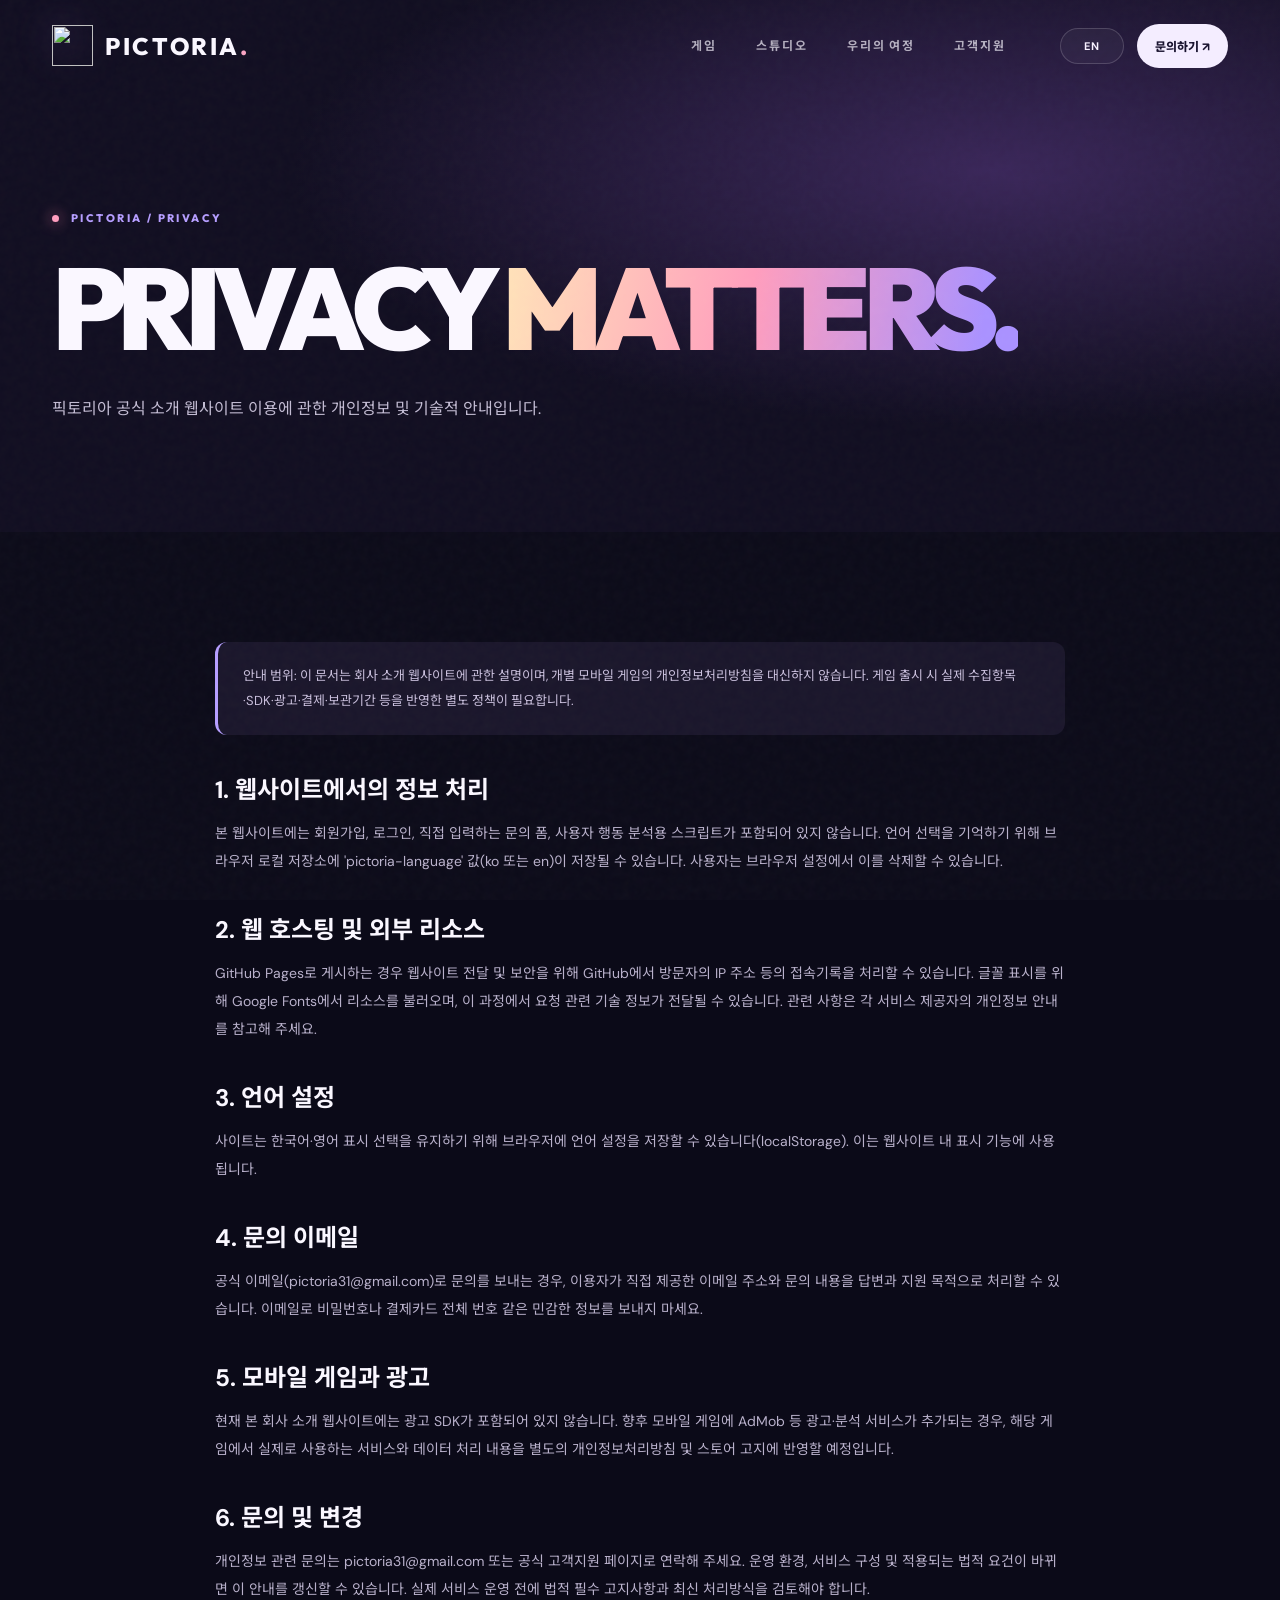
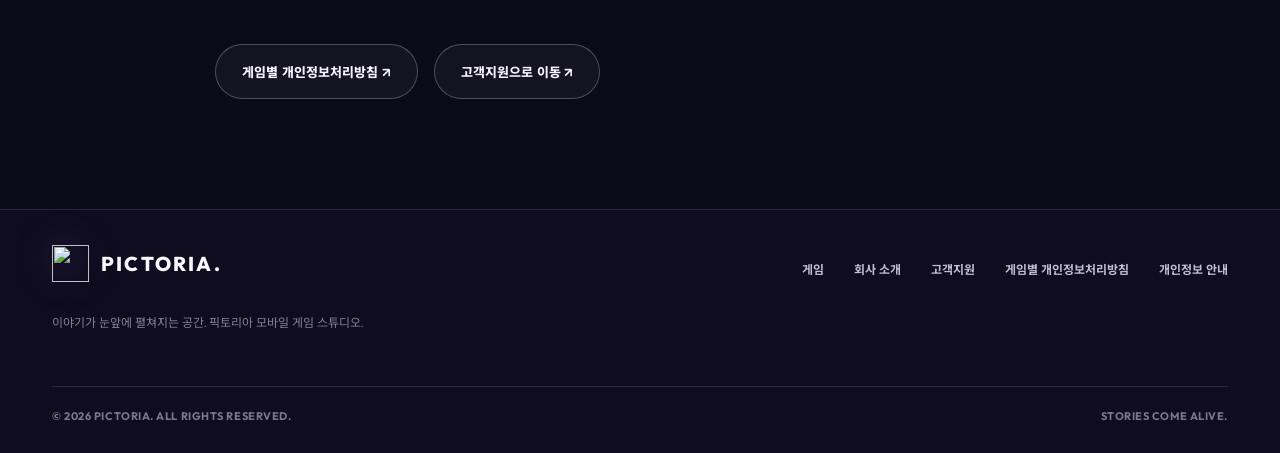
==== privacy.html @ c3a9681f "Publish Pictoria official website Add the official Pictoria website, support and privacy pages, and " ====
<!doctype html><html lang="ko"><head>
<meta charset="utf-8"><link rel="canonical" href="https://pictoria31.github.io/privacy.html">
  <meta name="viewport" content="width=device-width,initial-scale=1"><meta property="og:url" content="https://pictoria31.github.io/privacy.html">
  <meta property="og:site_name" content="Pictoria">
  <meta name="theme-color" content="#0b0a18"><meta name="description" content="픽토리아(Pictoria) 공식 웹사이트 개인정보 안내.">
<link rel="icon" href="assets/favicon.svg" type="image/svg+xml"><link rel="apple-touch-icon" href="assets/apple-touch-icon.png"><script>document.documentElement.classList.add("js")</script>
  <link rel="stylesheet" href="styles.css"><title>개인정보 안내 | PICTORIA</title><script src="config.js" defer></script><script src="script.js" defer></script>
</head><body data-page="privacy"><a class="skip-link" href="#main" data-ko="본문으로 건너뛰기" data-en="Skip to content">본문으로 건너뛰기</a><div class="noise" aria-hidden="true"></div><div class="scroll-progress" aria-hidden="true"></div>
<header class="site-header" id="site-header"><div class="container nav-shell"><a href="./" class="brand" aria-label="Pictoria home"><img class="brand-mark" src="assets/logo-mark.svg" alt=""><span class="brand-text">PICTORIA<span style="color:#F9A4C2">.</span></span></a><nav id="primary-nav" class="nav-links" aria-label="Primary navigation"><a href="index.html#games" data-ko="게임" data-en="GAMES">게임</a><a href="index.html#studio" data-ko="스튜디오" data-en="STUDIO">스튜디오</a><a href="index.html#journey" data-ko="우리의 여정" data-en="OUR JOURNEY">우리의 여정</a><a href="support.html" data-ko="고객지원" data-en="SUPPORT">고객지원</a></nav><div class="nav-controls"><button class="lang-button" id="lang-toggle" type="button" aria-label="Switch language">EN</button><a class="header-contact" href="support.html" data-ko="문의하기 ↗" data-en="CONTACT ↗">문의하기 ↗</a><button id="menu-toggle" type="button" class="menu-toggle" aria-expanded="false" aria-controls="primary-nav" aria-label="메뉴 열기"><span></span><span></span></button></div></div></header>
<main id="main"><section class="page-hero"><div class="container"><span class="eyebrow"><span class="dot"></span> PICTORIA / PRIVACY</span><h1>PRIVACY <span class="gradient-text">MATTERS.</span></h1><p data-ko="픽토리아 공식 소개 웹사이트 이용에 관한 개인정보 및 기술적 안내입니다." data-en="Information about privacy and technical services used on the official Pictoria studio website.">픽토리아 공식 소개 웹사이트 이용에 관한 개인정보 및 기술적 안내입니다.</p></div></section><section class="page-content"><div class="container policy-content"><div class="info-banner" data-ko="안내 범위: 이 문서는 회사 소개 웹사이트에 관한 설명이며, 개별 모바일 게임의 개인정보처리방침을 대신하지 않습니다. 게임 출시 시 실제 수집항목·SDK·광고·결제·보관기간 등을 반영한 별도 정책이 필요합니다." data-en="Scope: This notice describes the studio website only. It does not replace a game-specific privacy policy. Each released game needs a separate policy reflecting its actual data collection, SDKs, advertising, payments, and retention.">안내 범위: 이 문서는 회사 소개 웹사이트에 관한 설명이며, 개별 모바일 게임의 개인정보처리방침을 대신하지 않습니다. 게임 출시 시 실제 수집항목·SDK·광고·결제·보관기간 등을 반영한 별도 정책이 필요합니다.</div>
<h2 data-ko="1. 웹사이트에서의 정보 처리" data-en="1. Information processed on this website">1. 웹사이트에서의 정보 처리</h2><p data-ko="본 웹사이트에는 회원가입, 로그인, 직접 입력하는 문의 폼, 사용자 행동 분석용 스크립트가 포함되어 있지 않습니다. 언어 선택을 기억하기 위해 브라우저 로컬 저장소에 'pictoria-language' 값(ko 또는 en)이 저장될 수 있습니다. 사용자는 브라우저 설정에서 이를 삭제할 수 있습니다." data-en="This website does not include accounts, logins, submission forms or user analytics scripts. It may store a language preference ('pictoria-language', ko or en) in browser local storage. You can remove it through your browser settings.">본 웹사이트에는 회원가입, 로그인, 직접 입력하는 문의 폼, 사용자 행동 분석용 스크립트가 포함되어 있지 않습니다. 언어 선택을 기억하기 위해 브라우저 로컬 저장소에 'pictoria-language' 값(ko 또는 en)이 저장될 수 있습니다. 사용자는 브라우저 설정에서 이를 삭제할 수 있습니다.</p>
<h2 data-ko="2. 웹 호스팅 및 외부 리소스" data-en="2. Hosting and external resources">2. 웹 호스팅 및 외부 리소스</h2><p data-ko="GitHub Pages로 게시하는 경우 웹사이트 전달 및 보안을 위해 GitHub에서 방문자의 IP 주소 등의 접속기록을 처리할 수 있습니다. 글꼴 표시를 위해 Google Fonts에서 리소스를 불러오며, 이 과정에서 요청 관련 기술 정보가 전달될 수 있습니다. 관련 사항은 각 서비스 제공자의 개인정보 안내를 참고해 주세요." data-en="When hosted on GitHub Pages, GitHub may process access logs, including visitor IP addresses, for delivery and security. Fonts are loaded through Google Fonts, which may receive technical information about the request. Consult each provider's privacy information.">GitHub Pages로 게시하는 경우 웹사이트 전달 및 보안을 위해 GitHub에서 방문자의 IP 주소 등의 접속기록을 처리할 수 있습니다. 글꼴 표시를 위해 Google Fonts에서 리소스를 불러오며, 이 과정에서 요청 관련 기술 정보가 전달될 수 있습니다. 관련 사항은 각 서비스 제공자의 개인정보 안내를 참고해 주세요.</p>
<h2 data-ko="3. 언어 설정" data-en="3. Language preference">3. 언어 설정</h2><p data-ko="사이트는 한국어·영어 표시 선택을 유지하기 위해 브라우저에 언어 설정을 저장할 수 있습니다(localStorage). 이는 웹사이트 내 표시 기능에 사용됩니다." data-en="The site may save a language preference in your browser (localStorage) to remember whether you selected Korean or English. It is used for site display preferences.">사이트는 한국어·영어 표시 선택을 유지하기 위해 브라우저에 언어 설정을 저장할 수 있습니다(localStorage). 이는 웹사이트 내 표시 기능에 사용됩니다.</p>
<h2 data-ko="4. 문의 이메일" data-en="4. Email inquiries">4. 문의 이메일</h2><p data-ko="공식 이메일(pictoria31@gmail.com)로 문의를 보내는 경우, 이용자가 직접 제공한 이메일 주소와 문의 내용을 답변과 지원 목적으로 처리할 수 있습니다. 이메일로 비밀번호나 결제카드 전체 번호 같은 민감한 정보를 보내지 마세요." data-en="When you contact pictoria31@gmail.com, information you voluntarily send (such as your email and message) may be used to respond and provide support. Please do not send passwords or complete payment card details by email.">공식 이메일(pictoria31@gmail.com)로 문의를 보내는 경우, 이용자가 직접 제공한 이메일 주소와 문의 내용을 답변과 지원 목적으로 처리할 수 있습니다. 이메일로 비밀번호나 결제카드 전체 번호 같은 민감한 정보를 보내지 마세요.</p>
<h2 data-ko="5. 모바일 게임과 광고" data-en="5. Games and advertising">5. 모바일 게임과 광고</h2><p data-ko="현재 본 회사 소개 웹사이트에는 광고 SDK가 포함되어 있지 않습니다. 향후 모바일 게임에 AdMob 등 광고·분석 서비스가 추가되는 경우, 해당 게임에서 실제로 사용하는 서비스와 데이터 처리 내용을 별도의 개인정보처리방침 및 스토어 고지에 반영할 예정입니다." data-en="This studio website does not contain ad SDKs. If future mobile games use services such as AdMob or analytics providers, the relevant game privacy policy and store declarations should describe actual practices.">현재 본 회사 소개 웹사이트에는 광고 SDK가 포함되어 있지 않습니다. 향후 모바일 게임에 AdMob 등 광고·분석 서비스가 추가되는 경우, 해당 게임에서 실제로 사용하는 서비스와 데이터 처리 내용을 별도의 개인정보처리방침 및 스토어 고지에 반영할 예정입니다.</p>
<h2 data-ko="6. 문의 및 변경" data-en="6. Contact and updates">6. 문의 및 변경</h2><p data-ko="개인정보 관련 문의는 pictoria31@gmail.com 또는 공식 고객지원 페이지로 연락해 주세요. 운영 환경, 서비스 구성 및 적용되는 법적 요건이 바뀌면 이 안내를 갱신할 수 있습니다. 실제 서비스 운영 전에 법적 필수 고지사항과 최신 처리방식을 검토해야 합니다." data-en="For privacy questions, contact pictoria31@gmail.com or visit our support page. This notice may change as services and legal requirements evolve. Review all legally required disclosures and actual practices before live operation.">개인정보 관련 문의는 pictoria31@gmail.com 또는 공식 고객지원 페이지로 연락해 주세요. 운영 환경, 서비스 구성 및 적용되는 법적 요건이 바뀌면 이 안내를 갱신할 수 있습니다. 실제 서비스 운영 전에 법적 필수 고지사항과 최신 처리방식을 검토해야 합니다.</p>
<a class="button button-ghost" href="game-privacy.html" style="margin-top:27px;margin-right:12px" data-ko="게임별 개인정보처리방침 ↗" data-en="GAME PRIVACY POLICIES ↗">게임별 개인정보처리방침 ↗</a>
<a class="button button-ghost" href="support.html" style="margin-top:27px" data-ko="고객지원으로 이동 ↗" data-en="GO TO SUPPORT ↗">고객지원으로 이동 ↗</a>
</div></section></main>
<footer class="footer"><div class="container"><div class="footer-grid"><div><a href="./" class="brand"><img class="brand-mark" src="assets/logo-mark.svg" alt=""><span class="brand-text">PICTORIA.</span></a><p class="footer-summary" data-ko="이야기가 눈앞에 펼쳐지는 공간. 픽토리아 모바일 게임 스튜디오." data-en="Where stories come alive. Pictoria mobile game studio.">이야기가 눈앞에 펼쳐지는 공간. 픽토리아 모바일 게임 스튜디오.</p></div><nav class="footer-menu" aria-label="Footer navigation"><a href="index.html#games" data-ko="게임" data-en="Games">게임</a><a href="index.html#studio" data-ko="회사 소개" data-en="About">회사 소개</a><a href="support.html" data-ko="고객지원" data-en="Support">고객지원</a><a href="game-privacy.html" data-ko="게임별 개인정보처리방침" data-en="Game privacy">게임별 개인정보처리방침</a><a href="privacy.html" data-ko="개인정보 안내" data-en="Privacy notice">개인정보 안내</a></nav></div><div class="footer-bottom"><span>© <span id="year">2026</span> PICTORIA. ALL RIGHTS RESERVED.</span><span>STORIES COME ALIVE.</span></div></div></footer></body></html>
---- styles.css ----
@import url('https://fonts.googleapis.com/css2?family=DM+Sans:wght@400;500;600;700;800&family=Noto+Sans+KR:wght@400;500;600;700;800;900&family=Outfit:wght@400;500;600;700;800;900&display=swap');
:root{--bg:#0b0a18;--surface:#151428;--surface2:#211c39;--ink:#faf7ff;--muted:#ada7c2;--lavender:#b59dff;--coral:#ff9dbe;--mint:#8de9d3;--gold:#ffe0ad;--line:rgba(245,237,255,.13);--font:'DM Sans','Noto Sans KR',sans-serif;--display:'Outfit','Noto Sans KR',sans-serif;--container:1360px}
*{box-sizing:border-box}html{scroll-behavior:smooth;scroll-padding-top:96px}body{margin:0;background:var(--bg);color:var(--ink);font-family:var(--font);-webkit-font-smoothing:antialiased;overflow-x:hidden}body.modal-open,body.nav-open{overflow:hidden}::selection{background:#cda6fb;color:#130d28}a{color:inherit;text-decoration:none}button,input,textarea,select{font:inherit}button{cursor:pointer}button:disabled{cursor:not-allowed}img,svg{max-width:100%}img{display:block}a:focus-visible,button:focus-visible,input:focus-visible,textarea:focus-visible{outline:3px solid var(--mint);outline-offset:4px}.skip-link{position:absolute;top:-65px;left:20px;background:#fff;color:#111;padding:13px 18px;z-index:999}.skip-link:focus{top:14px}.container{width:min(var(--container),calc(100% - 104px));margin-inline:auto}.noise{position:fixed;inset:0;pointer-events:none;z-index:100;opacity:.12;mix-blend-mode:screen;background-image:url("data:image/svg+xml,%3Csvg viewBox='0 0 180 180' xmlns='http://www.w3.org/2000/svg'%3E%3Cfilter id='n'%3E%3CfeTurbulence type='fractalNoise' baseFrequency='.65' numOctaves='3' stitchTiles='stitch'/%3E%3C/filter%3E%3Crect width='100%25' height='100%25' filter='url(%23n)' opacity='.23'/%3E%3C/svg%3E")}.scroll-progress{position:fixed;top:0;left:0;height:3px;background:linear-gradient(90deg,var(--mint),var(--lavender),var(--coral));width:0%;z-index:150;pointer-events:none}.ambient{position:absolute;pointer-events:none;filter:blur(70px);border-radius:50%;opacity:.3}.site-header{position:fixed;z-index:80;left:0;right:0;top:0;transition:background .3s,border .3s;--headerH:91px}.site-header.scrolled{background:rgba(11,10,24,.83);border-bottom:1px solid var(--line);backdrop-filter:blur(22px);-webkit-backdrop-filter:blur(22px)}.nav-shell{height:91px;display:flex;align-items:center;justify-content:space-between;gap:20px}.brand{display:inline-flex;align-items:center;gap:12px;flex-shrink:0;position:relative;z-index:2}.brand-mark{width:41px;height:41px;filter:drop-shadow(0 0 18px rgba(205,136,246,.26))}.brand-text{font:800 24px/1 var(--display);letter-spacing:.11em}.nav-links{display:flex;align-items:center;gap:39px;margin-left:auto;margin-right:34px}.nav-links a{font:700 12px/1 var(--display);letter-spacing:.16em;opacity:.68;position:relative;transition:opacity .2s,color .2s}.nav-links a:hover,.nav-links a.is-active{opacity:1;color:#fff}.nav-links a:after{content:'';position:absolute;height:2px;left:0;right:100%;bottom:-11px;background:linear-gradient(90deg,var(--lavender),var(--coral));transition:right .3s}.nav-links a:hover:after,.nav-links a.is-active:after{right:0}.nav-controls{display:flex;align-items:center;gap:13px}.lang-button{border:1px solid rgba(255,255,255,.17);border-radius:24px;background:rgba(255,255,255,.04);color:#f7f1ff;padding:10px 13px;font-weight:700;font-size:11px;letter-spacing:.13em;min-width:64px}.header-contact{background:#f4edff;color:#16102d;border-radius:100px;padding:13px 18px;font-weight:800;font-size:12px;white-space:nowrap;transition:transform .2s,background .2s}.header-contact:hover{transform:translateY(-2px);background:#fff}.menu-toggle{display:none;position:relative;z-index:3;flex-shrink:0;border:1px solid var(--line);border-radius:15px;width:44px;height:44px;background:#1c1932;color:#fff;align-items:center;justify-content:center}.menu-toggle span{position:absolute;width:19px;height:2px;background:currentColor;transition:transform .2s}.menu-toggle span:first-child{transform:translateY(-5px)}.menu-toggle span:last-child{transform:translateY(5px)}.nav-open .menu-toggle span:first-child{transform:rotate(45deg)}.nav-open .menu-toggle span:last-child{transform:rotate(-45deg)}
.eyebrow{font:800 11px/1.5 var(--display);letter-spacing:.22em;text-transform:uppercase;color:var(--lavender);display:inline-flex;gap:12px;align-items:center}.eyebrow .dot{width:7px;height:7px;background:var(--coral);border-radius:100%;box-shadow:0 0 14px rgba(255,121,172,.85)}.section-top{display:flex;justify-content:space-between;align-items:end;gap:22px;margin-bottom:42px}.section-title{font-family:var(--display);font-size:clamp(38px,5.6vw,78px);font-weight:800;line-height:1.08;letter-spacing:-.06em;margin:17px 0 0}.section-title .light{font-weight:400;color:#bcb1d2}.section-note{max-width:350px;color:var(--muted);font-size:14px;line-height:1.9}.gradient-text{background:linear-gradient(100deg,#ffe3b8 1%,#ff9dbc 48%,#a991ff 92%);-webkit-background-clip:text;background-clip:text;color:transparent}.button{display:inline-flex;justify-content:center;align-items:center;gap:16px;min-height:55px;padding:0 26px;border-radius:100px;font-weight:800;font-size:13px;letter-spacing:.01em;transition:transform .3s,box-shadow .3s,background .3s;border:1px solid transparent;white-space:nowrap}.button svg{width:17px;height:17px;flex-shrink:0}.button:hover{transform:translateY(-3px)}.button-primary{color:#1b112e;background:linear-gradient(108deg,#fce3af,#ffa7c5 44%,#a8a1ff);box-shadow:0 12px 32px rgba(211,104,187,.17)}.button-primary:hover{box-shadow:0 16px 42px rgba(211,104,187,.36)}.button-ghost{border-color:rgba(236,223,255,.28);color:#f7f0ff;background:rgba(255,255,255,.04)}.button-ghost:hover{background:rgba(255,255,255,.12)}.button-dark{background:#18132c;color:#fff}.link-inline{display:inline-flex;align-items:center;gap:9px;color:#eee5ff;font-size:13px;font-weight:800;letter-spacing:.04em;border-bottom:1px solid rgba(255,255,255,.37);padding-bottom:9px}.link-inline svg{width:16px;height:16px}.text-muted{color:var(--muted)}
.hero{position:relative;isolation:isolate;min-height:840px;display:flex;align-items:center;overflow:hidden;padding:132px 0 95px;background:radial-gradient(ellipse 53% 70% at 83% 47%,#292047 0%,transparent 79%),radial-gradient(ellipse 35% 80% at 15% 0%,#1d1439 0%,transparent 85%),#0b0a18}.hero::after{content:'';position:absolute;inset:0;background-image:linear-gradient(rgba(191,148,255,.045) 1px,transparent 1px),linear-gradient(90deg,rgba(191,148,255,.045) 1px,transparent 1px);background-size:90px 90px;mask-image:linear-gradient(to bottom,transparent,black 40%,transparent);z-index:-1}.hero-starfield{position:absolute;inset:0;z-index:-1;overflow:hidden;pointer-events:none}.star{position:absolute;width:2px;height:2px;border-radius:50%;background:#fff4e8;box-shadow:0 0 7px #e7c7ff;animation:twinkle var(--dur,4s) ease-in-out infinite alternate}.hero-ambient-one{width:460px;height:460px;background:#9e4fc9;right:17%;top:20%;opacity:.13}.hero-ambient-two{width:450px;height:450px;background:#356cd1;left:-20%;bottom:-35%;opacity:.17}.hero-grid{display:grid;grid-template-columns:minmax(0,1fr) minmax(0,1.17fr);align-items:center;gap:20px;position:relative;z-index:1}.hero-copy{position:relative;z-index:3}.hero-label{margin-bottom:28px}.hero-title{font-family:var(--display);font-weight:800;font-size:clamp(58px,7.9vw,123px);line-height:.99;letter-spacing:-.085em;margin:0;word-break:keep-all}.hero-title .line{display:block}.hero-title .line.two{padding-top:13px}.hero-title .line.three{padding-top:10px}.hero-korean{margin:36px 0 13px;font-size:clamp(17px,2vw,22px);font-weight:800;letter-spacing:-.035em;color:#f7f2ff;line-height:1.5}.hero-desc{max-width:450px;color:#ada6c4;line-height:1.9;font-size:14px;margin:0}.hero-actions{display:flex;gap:13px;flex-wrap:wrap;margin-top:35px}.hero-art{position:relative;min-width:0;transform:translateX(2.5%);filter:drop-shadow(0 30px 50px rgba(29,9,68,.34))}.hero-art .portal{width:min(100%,830px);height:auto;animation:levitate 8s ease-in-out infinite;user-select:none}.orbit-label{position:absolute;display:flex;align-items:center;gap:11px;padding:13px 17px;background:rgba(24,20,48,.84);border:1px solid rgba(255,232,255,.21);border-radius:15px;backdrop-filter:blur(18px);box-shadow:0 18px 40px rgba(0,0,0,.18);font:800 10px/1.4 var(--display);letter-spacing:.16em}.orbit-label .orb{width:27px;height:27px;border-radius:9px;background:linear-gradient(130deg,#f8c9b9,#a18aff);display:grid;place-items:center;font-size:15px;color:#221637}.orbit-label.top{top:18%;right:-1%;transform:rotate(4deg)}.orbit-label.bottom{bottom:14%;left:2%;transform:rotate(-3deg)}.hero-side-note{position:absolute;right:5%;bottom:47px;font-size:10px;letter-spacing:.16em;color:#77718e;writing-mode:vertical-rl;font-weight:700}.hero-bottom{position:absolute;bottom:30px;left:0;right:0;display:flex;justify-content:space-between;align-items:center;font:700 10px var(--display);letter-spacing:.16em;color:#78718f}.scroll-cue{display:inline-flex;align-items:center;gap:15px}.scroll-line{display:block;width:72px;height:1px;background:#655679;position:relative}.scroll-line:after{content:'';position:absolute;top:-1px;left:0;width:24px;height:3px;background:var(--coral);animation:scrollslide 2.6s linear infinite}
.ticker-wrap{border-top:1px solid var(--line);border-bottom:1px solid var(--line);background:#100e21;overflow:hidden;padding:21px 0}.ticker{display:flex;gap:32px;align-items:center;width:max-content;white-space:nowrap;animation:ticker 28s linear infinite}.ticker span{font:800 13px var(--display);letter-spacing:.2em;color:#afa4c8}.ticker b{font-size:20px;color:#ff9fbc;font-weight:400}
.games-section{padding:136px 0 130px;position:relative;overflow:hidden}.games-section .ambient{width:600px;height:650px;right:-30%;top:120px;background:#422b88;opacity:.15}.game-tabs{display:flex;gap:9px;flex-wrap:wrap;margin-bottom:30px}.game-tab{padding:12px 18px;border:1px solid rgba(237,220,255,.14);border-radius:100px;background:rgba(255,255,255,.02);color:#a6a0b9;font-weight:800;font-size:12px;display:inline-flex;gap:9px;align-items:center;transition:all .2s}.game-tab span{opacity:.58;font-size:10px}.game-tab.active,.game-tab:hover{background:#f1eaff;color:#241631;border-color:#f1eaff}.game-showcase{display:grid;grid-template-columns:1.3fr .83fr;gap:21px}.game-card{position:relative;border-radius:28px;overflow:hidden;min-height:610px;background:#211b36;border:1px solid rgba(255,255,255,.12);isolation:isolate;transition:transform .4s,box-shadow .4s}.game-card:hover{transform:translateY(-7px);box-shadow:0 24px 65px rgba(0,0,0,.32)}.game-card img{width:100%;height:100%;object-fit:cover;position:absolute;inset:0;transition:transform .7s cubic-bezier(.2,.8,.2,1)}.game-card:hover img{transform:scale(1.045)}.game-card:after{content:'';position:absolute;z-index:1;inset:0;background:linear-gradient(180deg,rgba(15,14,31,.09) 8%,transparent 34%,rgba(9,9,20,.26) 55%,rgba(8,8,22,.91) 100%)}.game-card-top{position:absolute;top:29px;left:29px;right:29px;z-index:2;display:flex;justify-content:space-between;align-items:center}.game-status{display:inline-flex;align-items:center;gap:9px;font:800 10px var(--display);letter-spacing:.14em;border:1px solid rgba(255,255,255,.3);background:rgba(9,9,21,.37);backdrop-filter:blur(10px);border-radius:100px;padding:11px 14px}.game-status:before{content:'';width:6px;height:6px;border-radius:100%;background:#8ce4cf;box-shadow:0 0 12px #8ce4cf}.game-index{font:800 11px var(--display);letter-spacing:.16em}.game-card-body{position:absolute;bottom:34px;left:36px;right:35px;z-index:2}.game-category{font-size:10px;letter-spacing:.21em;font-weight:800;color:#f6d3e5}.game-name{font:900 clamp(51px,6vw,89px)/.98 var(--display);letter-spacing:-.07em;margin:12px 0 17px}.game-description{max-width:405px;font-size:14px;line-height:1.8;color:#e3dce7;margin:0 0 22px}.game-card-foot{display:flex;align-items:center;justify-content:space-between;gap:12px}.game-tags{display:flex;gap:8px;flex-wrap:wrap}.game-tags span{padding:8px 12px;border:1px solid rgba(255,255,255,.25);font-size:10px;letter-spacing:.05em;border-radius:100px;color:#f1e9f8}.round-arrow{width:48px;height:48px;border-radius:100%;border:1px solid rgba(255,255,255,.38);background:rgba(255,255,255,.1);color:#fff;display:grid;place-items:center;transition:transform .2s,background .2s;flex-shrink:0}.round-arrow:hover{background:#fff;color:#241331;transform:rotate(45deg)}.round-arrow svg{width:21px;height:21px}.game-card-secondary .game-name{font-size:clamp(45px,4vw,68px)}.game-card-secondary .game-description{max-width:290px}.empty-games{min-height:410px;border:1px solid rgba(239,225,255,.14);border-radius:30px;background:radial-gradient(ellipse at 80% 30%,rgba(118,73,171,.21),transparent 65%),#141225;display:flex;align-items:center;justify-content:center;flex-direction:column;text-align:center;padding:45px}.empty-games .empty-symbol{font:900 102px/1 var(--display);letter-spacing:-.08em;background:linear-gradient(120deg,#e4c2e9,#655886);-webkit-background-clip:text;background-clip:text;color:transparent;opacity:.75}.empty-games h3{font-size:24px;margin:8px 0 11px;letter-spacing:-.04em}.empty-games p{max-width:480px;color:var(--muted);line-height:1.8;margin:0}.game-footnote{display:flex;justify-content:space-between;align-items:center;margin-top:21px;font-size:11px;letter-spacing:.025em;color:#827b99;gap:10px}.game-footnote .circle{display:inline-block;width:8px;height:8px;border-radius:50%;border:1px solid #a4a0b8;margin-right:8px}
.spotlight{background:#17132d;position:relative;overflow:hidden;border-top:1px solid rgba(249,237,255,.09);border-bottom:1px solid rgba(249,237,255,.09)}.spotlight-grid{display:grid;grid-template-columns:.85fr 1.15fr;min-height:545px;align-items:center;gap:30px}.spotlight-copy{padding:84px 0}.spotlight-copy h2{font:800 clamp(39px,5vw,71px)/1.14 var(--display);letter-spacing:-.065em;margin:20px 0 26px}.spotlight-copy p{color:#b7afcd;font-size:15px;line-height:2;max-width:430px}.spotlight-visual{position:relative;height:100%;display:flex;align-items:center;justify-content:center;min-height:410px}.spotlight-visual::before{content:'';position:absolute;width:630px;height:500px;border-radius:50%;background:#7259b8;filter:blur(125px);opacity:.27}.spotlight-visual img{width:min(87%,480px);transform:rotate(-6deg);filter:drop-shadow(0 35px 38px rgba(6,3,19,.5));animation:levitate 7s ease-in-out infinite alternate}.spotlight-floating{position:absolute;bottom:13%;right:4%;color:#f3c4e7;font:700 10px var(--display);letter-spacing:.2em;writing-mode:vertical-rl}
.about-section{position:relative;background:#f2ecf8;color:#251b38;overflow:hidden;padding:134px 0 139px}.about-section::before{content:'';position:absolute;width:580px;height:580px;right:-160px;top:-160px;border-radius:50%;background:radial-gradient(circle,#d8c8ff,transparent 70%);opacity:.8}.about-section .eyebrow{color:#8d63be}.about-section .section-title{max-width:880px}.about-intro{display:grid;grid-template-columns:1fr 1fr;gap:80px;align-items:start;margin-top:49px}.about-intro .lead{font-size:clamp(20px,2.5vw,30px);line-height:1.6;font-weight:800;letter-spacing:-.045em}.about-intro .body{font-size:15px;line-height:2.05;color:#685d77;padding-top:6px;max-width:530px}.about-bento{display:grid;grid-template-columns:1.15fr 1fr 1fr;gap:16px;margin-top:66px}.value-card{border-radius:24px;min-height:295px;padding:30px;display:flex;flex-direction:column;justify-content:space-between;position:relative;overflow:hidden}.value-card:nth-child(1){background:#211a3a;color:#fff}.value-card:nth-child(2){background:#ded0ff;color:#35234d}.value-card:nth-child(3){background:#f8c9d1;color:#4c263c}.value-card .value-number{font:800 11px var(--display);letter-spacing:.18em;opacity:.65}.value-card h3{position:relative;z-index:1;font:800 28px/1.2 var(--display);letter-spacing:-.05em;margin:0 0 8px}.value-card p{position:relative;z-index:1;font-size:12px;line-height:1.85;max-width:260px;margin:0;opacity:.76}.value-shape{position:absolute;top:15px;right:10px;width:160px;height:160px;border:24px solid rgba(255,255,255,.17);border-radius:50%;transform:translate(25%,-25%)}.value-card:nth-child(2) .value-shape{border-radius:25%;transform:translate(25%,-30%) rotate(35deg);border-color:#bba1f2}.value-card:nth-child(3) .value-shape{border-radius:40% 60% 24% 76%;border-color:#e98eac}.about-signoff{display:flex;align-items:center;justify-content:space-between;gap:20px;margin-top:38px;padding-top:26px;border-top:1px solid rgba(46,22,61,.17)}.about-signoff .brand-text{color:#241a36}.about-signoff>span{font-size:11px;letter-spacing:.11em;color:#766985}
.process-section{padding:132px 0 130px;background:#0c0b1c;position:relative}.process-grid{display:grid;grid-template-columns:1fr 1fr 1fr;gap:0;margin-top:62px;border-top:1px solid var(--line);border-bottom:1px solid var(--line)}.process-item{min-height:247px;padding:30px 30px 26px 0;position:relative}.process-item+.process-item{padding-left:30px;border-left:1px solid var(--line)}.process-index{color:#c99de8;font:800 11px var(--display);letter-spacing:.19em}.process-icon{font-size:43px;line-height:1;margin:19px 0 26px}.process-item h3{margin:0 0 12px;font-weight:800;font-size:20px;letter-spacing:-.035em}.process-item p{font-size:13px;line-height:1.85;color:#aba4bc;max-width:310px;margin:0}.process-item .process-line{position:absolute;bottom:-1px;left:0;width:44%;height:2px;background:linear-gradient(90deg,var(--coral),transparent)}
.contact-section{position:relative;overflow:hidden;padding:100px 0 0;background:radial-gradient(ellipse 72% 69% at 48% 64%,#372050 0%,#1a1535 55%,#0b0a18 100%)}.contact-orb{position:absolute;width:500px;height:500px;top:-130px;right:-150px;border:1px solid rgba(219,179,255,.15);border-radius:50%;box-shadow:0 0 0 60px rgba(219,179,255,.035),0 0 0 120px rgba(219,179,255,.025)}.contact-main{position:relative;text-align:center;padding:68px 0 130px}.contact-main .eyebrow{justify-content:center}.contact-title{font:900 clamp(60px,9vw,134px)/1.05 var(--display);letter-spacing:-.08em;margin:16px 0 24px}.contact-main p{max-width:560px;line-height:1.95;color:#c3b7d1;margin:0 auto 30px;font-size:15px}.contact-links{display:flex;justify-content:center;gap:12px;flex-wrap:wrap}.footer{border-top:1px solid rgba(255,255,255,.1);padding:35px 0 30px;background:#0e0c1e}.footer-grid{display:grid;grid-template-columns:1.4fr 1fr;align-items:start;gap:25px}.footer .brand{margin-bottom:18px}.footer .brand-mark{width:37px;height:37px}.footer .brand-text{font-size:20px}.footer-summary{max-width:375px;color:#847e99;font-size:12px;line-height:1.9}.footer-menu{display:flex;gap:30px;justify-content:end;align-items:center;flex-wrap:wrap;font-weight:700;font-size:12px;color:#c2bad1;padding-top:15px}.footer-menu a:hover{color:#fff}.footer-bottom{display:flex;justify-content:space-between;gap:14px;align-items:center;border-top:1px solid var(--line);margin-top:39px;padding-top:22px;color:#7d758e;font:700 11px var(--display);letter-spacing:.05em}
.modal{border:1px solid rgba(255,255,255,.18);background:#1b1630;color:#fff;border-radius:29px;padding:0;width:min(910px,calc(100% - 34px));max-height:min(93vh,950px);overflow:auto;box-shadow:0 40px 130px rgba(0,0,0,.67)}.modal::backdrop{background:rgba(5,4,15,.8);backdrop-filter:blur(13px)}.modal-image{height:270px;width:100%;object-fit:cover;object-position:center 39%}.modal-inner{padding:32px 43px 45px}.modal-inner h2{font:900 clamp(48px,7vw,78px)/1 var(--display);letter-spacing:-.06em;margin:15px 0}.modal-inner p{color:#c0bad0;line-height:1.95;font-size:14px;max-width:600px}.modal-meta{display:grid;grid-template-columns:repeat(3,1fr);gap:16px;margin:28px 0;border-top:1px solid var(--line);padding-top:24px}.modal-meta strong{display:block;font:800 10px var(--display);letter-spacing:.14em;color:#8f88a5;margin-bottom:11px}.modal-meta span{font-size:13px;font-weight:700}.modal-top{position:absolute;top:21px;right:21px}.modal-close{border:none;border-radius:50%;width:45px;height:45px;background:rgba(10,9,20,.72);color:#fff;font-size:24px;line-height:1;display:grid;place-items:center}.modal-close:hover{background:#fff;color:#171129}.modal-inner .small-note{font-size:11px;color:#8f88a5;margin-top:19px}
.page-hero{padding:206px 0 92px;background:radial-gradient(ellipse at 78% 32%,#392558,transparent 50%),#100d20;position:relative;overflow:hidden}.page-hero h1{font:900 clamp(60px,9vw,120px)/1.03 var(--display);letter-spacing:-.075em;margin:22px 0 25px}.page-hero p{max-width:640px;line-height:1.95;font-size:16px;color:#c2bbd2}.page-content{padding:70px 0 110px}.support-layout{display:grid;grid-template-columns:1fr 1fr;gap:22px}.support-card{background:#1a162d;border:1px solid rgba(255,255,255,.11);border-radius:26px;padding:37px;position:relative;overflow:hidden;min-height:285px}.support-card:before{content:'';position:absolute;width:150px;height:150px;border-radius:50%;right:-60px;top:-60px;background:radial-gradient(circle,rgba(192,140,255,.18),transparent)}.support-card .support-icon{font-size:27px;display:inline-grid;place-items:center;width:54px;height:54px;border-radius:17px;background:#30274c;margin-bottom:24px}.support-card h2{font-size:24px;letter-spacing:-.04em;margin:0 0 12px}.support-card p{color:#aaa4ba;font-size:14px;line-height:1.9;max-width:360px}.support-card .support-email{margin:20px 0 0;color:#ded3ff;display:block;word-break:break-all;font-size:14px}.support-card .contact-action{margin-top:20px}.faq-heading{margin:90px 0 26px;font:800 38px var(--display);letter-spacing:-.04em}.faq{border-top:1px solid var(--line)}.faq details{border-bottom:1px solid var(--line);padding:22px 0}.faq summary{font-weight:800;font-size:15px;list-style:none;cursor:pointer;display:flex;align-items:center;justify-content:space-between;gap:20px}.faq summary::-webkit-details-marker{display:none}.faq summary::after{content:'+';font:400 24px var(--display);color:#bd9ded}.faq details[open] summary::after{content:'−'}.faq details p{font-size:13px;line-height:2;color:#aaa4bc;max-width:830px;padding-top:8px}.info-banner{padding:22px 25px;background:rgba(187,148,255,.08);border-left:3px solid var(--lavender);border-radius:12px;font-size:13px;color:#c9bfdc;line-height:1.9;margin-top:40px}.policy-content{max-width:850px}.policy-content h2{font-size:24px;margin:35px 0 11px}.policy-content p,.policy-content li{font-size:14px;color:#b9b1cb;line-height:2}.policy-content ul{padding-left:20px}
.js .reveal{opacity:0;transform:translateY(30px);transition:opacity .75s ease,transform .75s cubic-bezier(.2,.7,.2,1)}.js .reveal.visible{opacity:1;transform:translateY(0)}@keyframes levitate{0%,100%{transform:translateY(0)}50%{transform:translateY(-16px)}}@keyframes twinkle{0%{opacity:.16;transform:scale(.75)}100%{opacity:.9;transform:scale(1.4)}}@keyframes ticker{from{transform:translateX(0)}to{transform:translateX(-50%)}}@keyframes scrollslide{from{transform:translateX(0)}to{transform:translateX(50px)}}
@media(max-width:1100px){.container{width:calc(100% - 70px)}.nav-links{gap:25px;margin-right:12px}.hero{min-height:750px}.hero-title{font-size:clamp(55px,8vw,91px)}.orbit-label.top{right:-4%}.game-card{min-height:550px}.about-bento{grid-template-columns:1fr 1fr 1fr}.value-card{min-height:265px;padding:24px}.value-card h3{font-size:23px}}
@media(max-width:800px){.container{width:calc(100% - 44px)}.nav-shell{height:75px}.brand-text{font-size:22px}.brand-mark{width:35px;height:35px}.header-contact{display:none}.menu-toggle{display:flex}.nav-links{position:fixed;inset:0;top:0;min-height:100dvh;padding:120px 32px 60px;display:flex;flex-direction:column;align-items:flex-start;justify-content:flex-start;gap:32px;background:#15112a;transform:translateX(100%);transition:transform .35s ease;margin:0;z-index:1}.nav-open .nav-links{transform:translateX(0)}.nav-links a{font-size:26px;letter-spacing:.03em;opacity:1}.nav-controls{margin-left:auto}.site-header{--headerH:75px}.hero{min-height:0;padding:160px 0 60px}.hero-grid{grid-template-columns:1fr;gap:0}.hero-title{font-size:clamp(64px,12vw,100px)}.hero-art{width:min(640px,94%);margin:-20px auto -35px;transform:none}.hero-bottom,.hero-side-note{display:none}.orbit-label.top{right:-2%;top:21%}.orbit-label.bottom{left:0;bottom:17%}.games-section,.about-section,.process-section{padding:95px 0}.section-top{align-items:start;flex-direction:column}.section-note{max-width:630px}.game-showcase{grid-template-columns:1fr}.game-card{min-height:590px}.game-card-secondary{min-height:440px}.game-card-secondary img{object-position:center 30%}.game-card-secondary .game-name{font-size:62px}.spotlight-grid{grid-template-columns:1fr}.spotlight-copy{padding:78px 0 10px}.spotlight-visual{min-height:420px}.about-intro{gap:30px}.about-bento{grid-template-columns:1fr}.value-card{min-height:225px}.about-intro{grid-template-columns:1fr}.process-grid{grid-template-columns:1fr}.process-item,.process-item+.process-item{padding:27px 0;min-height:210px;border-left:0;border-top:1px solid var(--line)}.process-grid{border-top:0}.contact-main{padding:50px 0 110px}.footer-grid{grid-template-columns:1fr}.footer-menu{justify-content:flex-start}.support-layout{grid-template-columns:1fr}.page-hero{padding:165px 0 70px}}
@media(max-width:480px){.container{width:calc(100% - 34px)}.hero{padding-top:136px}.hero-title{font-size:clamp(53px,12vw,70px)}.hero-label{font-size:9px}.hero-desc{font-size:13px}.hero-actions{gap:9px}.hero-actions .button{min-height:48px;padding:0 17px;font-size:11px}.hero-art{width:110%;max-width:none;margin-left:-5%;margin-top:0;margin-bottom:-15px}.orbit-label{padding:9px 10px;font-size:7px}.orbit-label .orb{width:19px;height:19px;font-size:10px}.section-title{font-size:46px}.games-section{padding-top:82px}.game-card{min-height:500px;border-radius:22px}.game-card-secondary{min-height:415px}.game-card-top{top:19px;left:19px;right:19px}.game-card-body{left:22px;right:22px;bottom:24px}.game-name{font-size:57px}.game-card-secondary .game-name{font-size:51px}.game-description{font-size:12px}.game-tags span{padding:7px 10px;font-size:9px}.game-footnote{align-items:start;flex-direction:column}.section-note{font-size:13px}.about-section,.process-section{padding:85px 0}.about-intro{margin-top:30px}.about-bento{margin-top:40px}.contact-title{font-size:65px}.footer-menu{gap:17px}.footer-bottom{flex-direction:column;align-items:flex-start}.modal-inner{padding:26px 25px 35px}.modal-image{height:200px}.modal-meta{grid-template-columns:1fr 1fr}.support-card{padding:28px}.page-hero h1{font-size:65px}}
@media(prefers-reduced-motion:reduce){*,*:before,*:after{animation-duration:.01ms!important;animation-iteration-count:1!important;scroll-behavior:auto!important;transition-duration:.01ms!important}.js .reveal{opacity:1;transform:none}}
[hidden]{display:none!important}.game-showcase.is-single{grid-template-columns:minmax(0,1fr)}.game-showcase.is-single .game-card{min-height:550px}.game-showcase.is-single .game-card img{object-position:center 48%}.status-text{font-weight:700;color:#bbaed6;font-size:13px}.to-top{position:fixed;bottom:24px;right:24px;width:43px;height:43px;z-index:60;border-radius:50%;border:1px solid rgba(255,255,255,.2);background:rgba(26,20,48,.84);color:white;display:grid;place-items:center;backdrop-filter:blur(8px);opacity:0;pointer-events:none;transform:translateY(12px);transition:opacity .2s,transform .2s}.to-top.visible{opacity:1;pointer-events:auto;transform:translateY(0)}.to-top svg{width:20px;height:20px}.toast{position:fixed;bottom:25px;left:50%;transform:translate(-50%,18px);z-index:190;background:#f2edff;color:#1f1635;border-radius:15px;padding:13px 22px;font-size:13px;line-height:1.6;max-width:calc(100vw - 32px);box-shadow:0 18px 60px rgba(0,0,0,.27);opacity:0;pointer-events:none;transition:opacity .2s,transform .2s}.toast.show{opacity:1;transform:translate(-50%,0)}

/* Game privacy center — expandable as new titles are released */
.policy-list-head{margin:15px 0 28px}.policy-list-head h2{font:850 clamp(35px,5vw,58px)/1.2 var(--display);letter-spacing:-.055em;margin:15px 0 0}.policy-library{display:grid;gap:20px}.privacy-game-card{display:flex;gap:22px;align-items:center;background:linear-gradient(115deg,#25203d,#17132a);border:1px solid rgba(201,174,255,.22);border-radius:26px;padding:31px 35px;box-shadow:0 16px 50px rgba(3,1,16,.2)}.privacy-game-icon{background:#3a2a55;color:#eeb4eb;width:65px;height:65px;flex:0 0 65px;display:grid;place-items:center;font-size:35px;border-radius:19px}.privacy-game-detail{flex:1;min-width:0}.privacy-game-kicker{font:750 10px var(--display);letter-spacing:.1em;color:#c5a6ef}.privacy-game-detail h3{font:850 28px var(--display);letter-spacing:-.035em;margin:7px 0}.privacy-game-detail h3 span{color:#a396b4;font-size:19px;font-weight:500}.privacy-game-detail p{font-size:13px;line-height:1.85;color:#bdb3d0;max-width:650px}.privacy-upcoming{flex-shrink:0;border-radius:100px;border:1px solid rgba(234,187,255,.35);padding:10px 16px;color:#e0bfff;font-size:12px;white-space:nowrap}.policy-cta{display:flex;align-items:center;justify-content:space-between;gap:26px;margin-top:70px;padding:35px;background:linear-gradient(120deg,#292047,#191529);border:1px solid rgba(201,174,255,.2);border-radius:24px}.policy-cta h2{font:850 27px var(--display);margin:15px 0 8px}.policy-cta p{font-size:13px;color:#bdb2cf;line-height:1.85;max-width:610px}.policy-cta .button{flex-shrink:0}.privacy-help{font-size:13px;color:#ad9abb;line-height:2;margin-top:26px}
@media(max-width:800px){.privacy-game-card{flex-wrap:wrap}.privacy-upcoming{margin-left:86px}.policy-cta{flex-direction:column;align-items:flex-start}.policy-cta .button{max-width:100%}}
@media(max-width:480px){.privacy-game-card{padding:22px;gap:16px}.privacy-game-icon{width:48px;height:48px;flex-basis:48px;font-size:27px}.privacy-game-detail h3{font-size:24px}.privacy-upcoming{margin-left:64px}.policy-cta{padding:25px}}
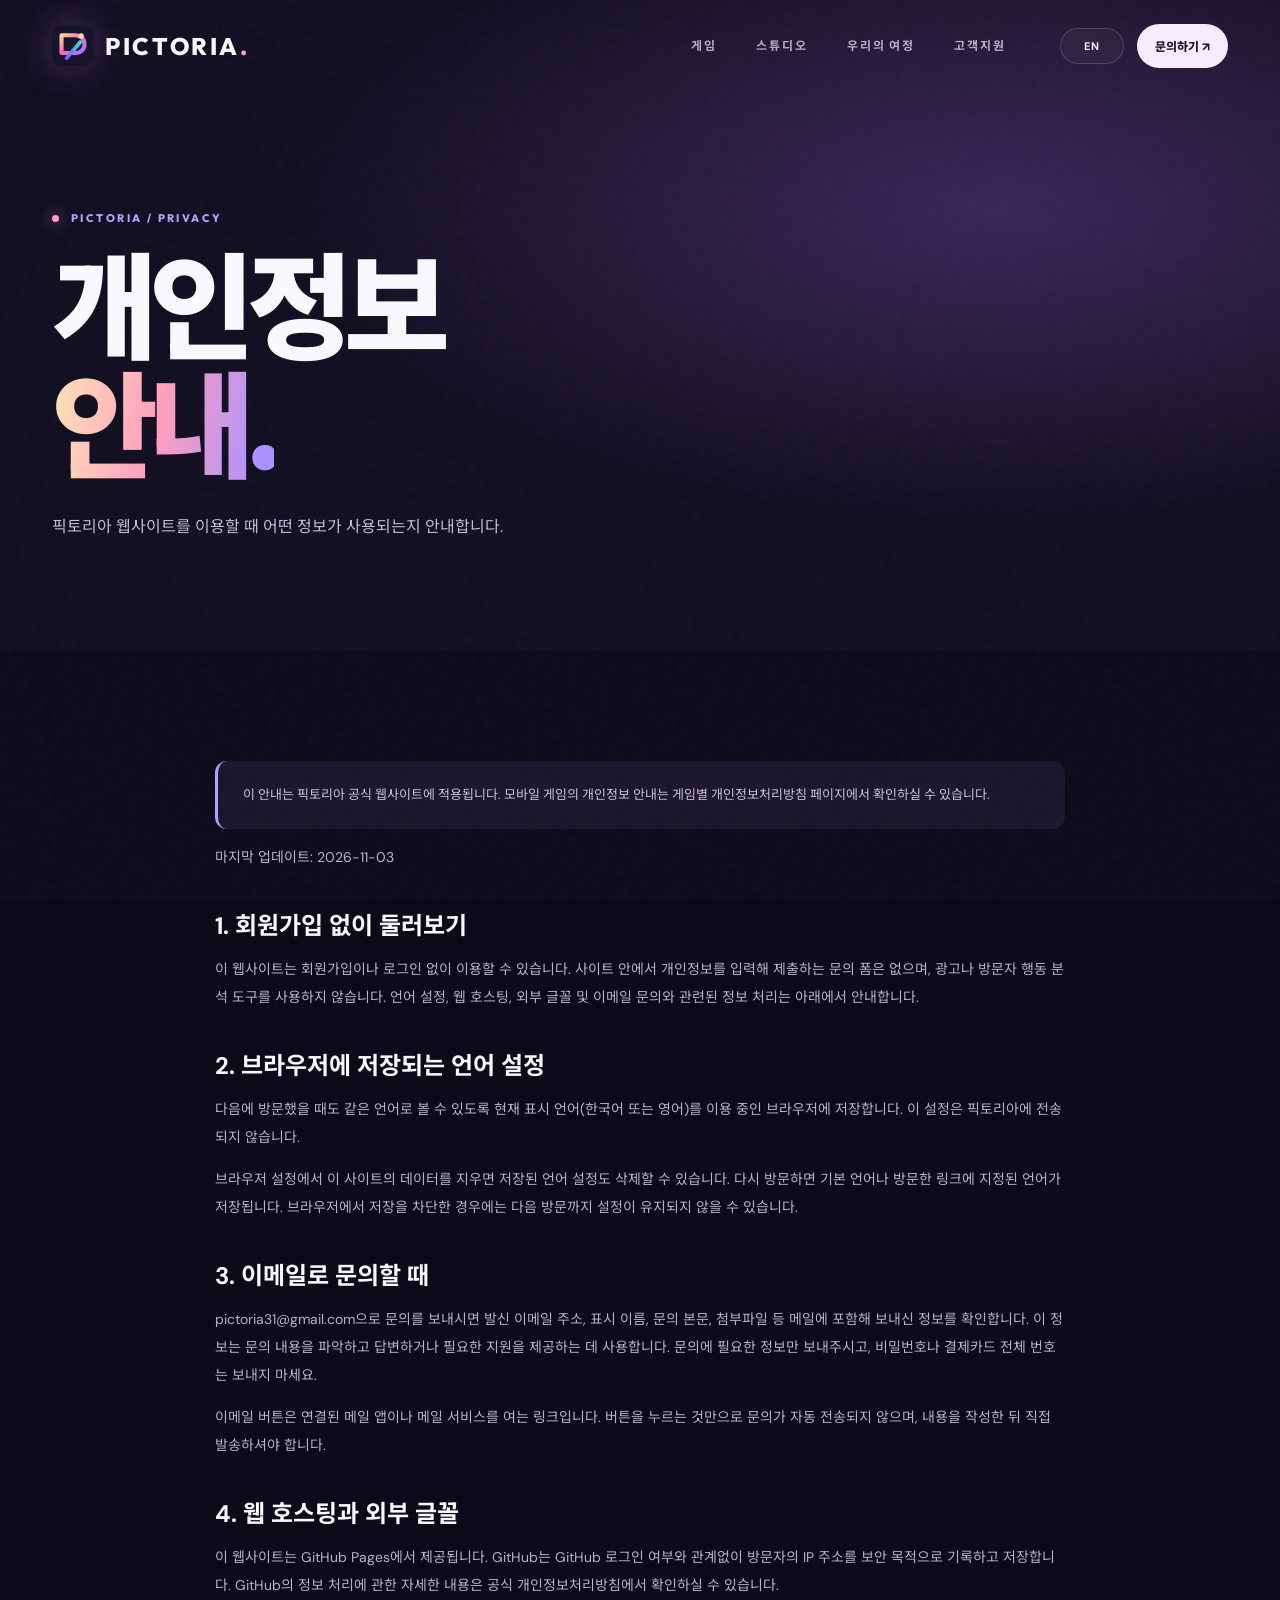
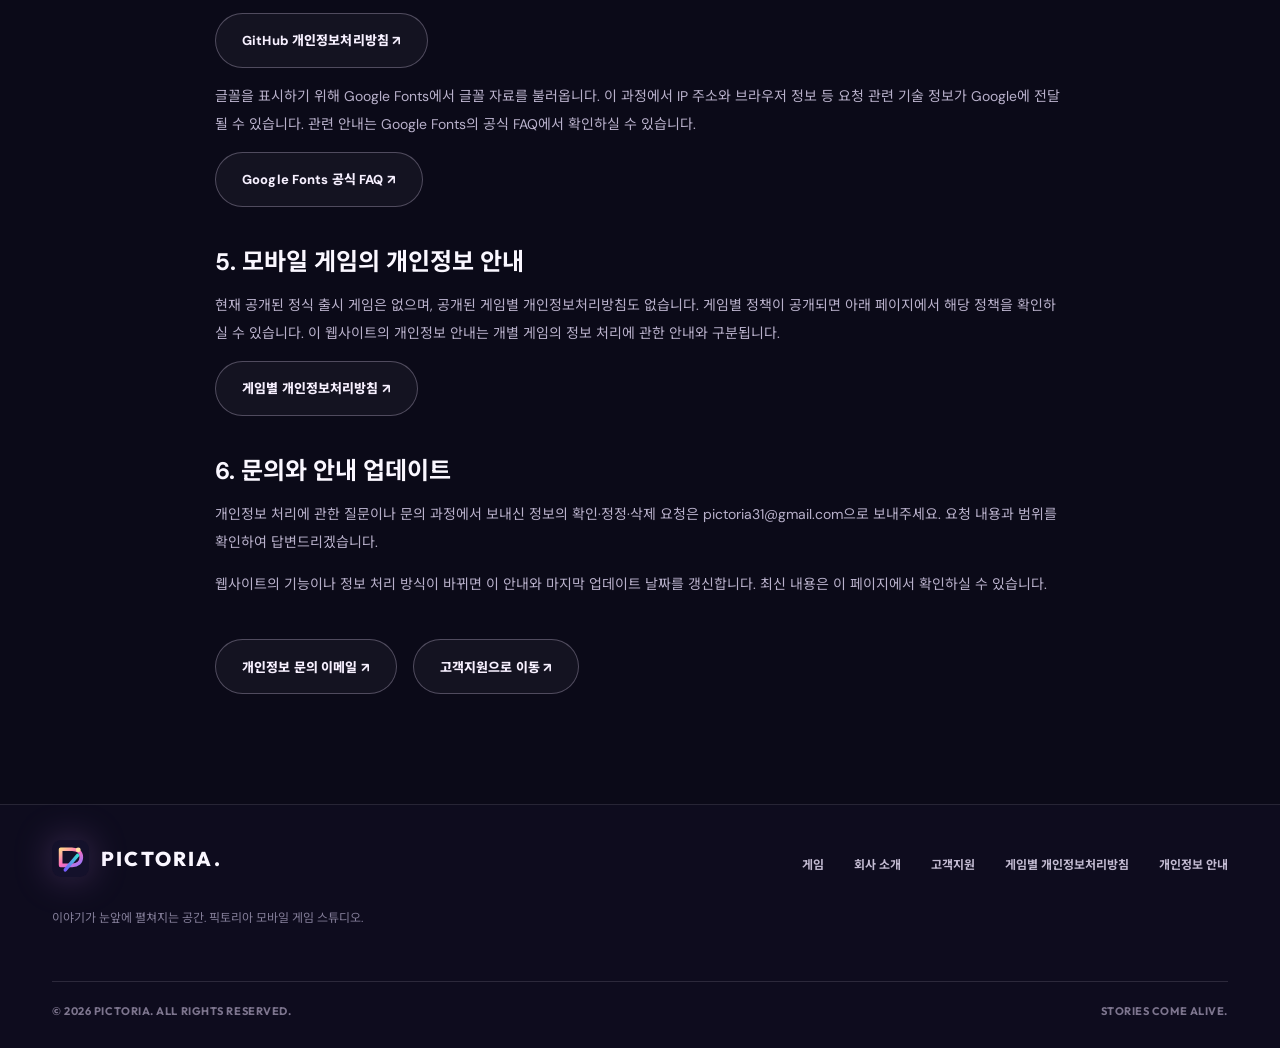
==== commit 28e5b437: "Rewrite privacy notices for website visitors Replace internal setup notes with clear Korean and Engl" ====
--- a/privacy.html
+++ b/privacy.html
@@ -7,14 +7,36 @@
   <link rel="stylesheet" href="styles.css"><title>개인정보 안내 | PICTORIA</title><script src="config.js" defer></script><script src="script.js" defer></script>
 </head><body data-page="privacy"><a class="skip-link" href="#main" data-ko="본문으로 건너뛰기" data-en="Skip to content">본문으로 건너뛰기</a><div class="noise" aria-hidden="true"></div><div class="scroll-progress" aria-hidden="true"></div>
 <header class="site-header" id="site-header"><div class="container nav-shell"><a href="./" class="brand" aria-label="Pictoria home"><img class="brand-mark" src="assets/logo-mark.svg" alt=""><span class="brand-text">PICTORIA<span style="color:#F9A4C2">.</span></span></a><nav id="primary-nav" class="nav-links" aria-label="Primary navigation"><a href="index.html#games" data-ko="게임" data-en="GAMES">게임</a><a href="index.html#studio" data-ko="스튜디오" data-en="STUDIO">스튜디오</a><a href="index.html#journey" data-ko="우리의 여정" data-en="OUR JOURNEY">우리의 여정</a><a href="support.html" data-ko="고객지원" data-en="SUPPORT">고객지원</a></nav><div class="nav-controls"><button class="lang-button" id="lang-toggle" type="button" aria-label="Switch language">EN</button><a class="header-contact" href="support.html" data-ko="문의하기 ↗" data-en="CONTACT ↗">문의하기 ↗</a><button id="menu-toggle" type="button" class="menu-toggle" aria-expanded="false" aria-controls="primary-nav" aria-label="메뉴 열기"><span></span><span></span></button></div></div></header>
-<main id="main"><section class="page-hero"><div class="container"><span class="eyebrow"><span class="dot"></span> PICTORIA / PRIVACY</span><h1>PRIVACY <span class="gradient-text">MATTERS.</span></h1><p data-ko="픽토리아 공식 소개 웹사이트 이용에 관한 개인정보 및 기술적 안내입니다." data-en="Information about privacy and technical services used on the official Pictoria studio website.">픽토리아 공식 소개 웹사이트 이용에 관한 개인정보 및 기술적 안내입니다.</p></div></section><section class="page-content"><div class="container policy-content"><div class="info-banner" data-ko="안내 범위: 이 문서는 회사 소개 웹사이트에 관한 설명이며, 개별 모바일 게임의 개인정보처리방침을 대신하지 않습니다. 게임 출시 시 실제 수집항목·SDK·광고·결제·보관기간 등을 반영한 별도 정책이 필요합니다." data-en="Scope: This notice describes the studio website only. It does not replace a game-specific privacy policy. Each released game needs a separate policy reflecting its actual data collection, SDKs, advertising, payments, and retention.">안내 범위: 이 문서는 회사 소개 웹사이트에 관한 설명이며, 개별 모바일 게임의 개인정보처리방침을 대신하지 않습니다. 게임 출시 시 실제 수집항목·SDK·광고·결제·보관기간 등을 반영한 별도 정책이 필요합니다.</div>
-<h2 data-ko="1. 웹사이트에서의 정보 처리" data-en="1. Information processed on this website">1. 웹사이트에서의 정보 처리</h2><p data-ko="본 웹사이트에는 회원가입, 로그인, 직접 입력하는 문의 폼, 사용자 행동 분석용 스크립트가 포함되어 있지 않습니다. 언어 선택을 기억하기 위해 브라우저 로컬 저장소에 'pictoria-language' 값(ko 또는 en)이 저장될 수 있습니다. 사용자는 브라우저 설정에서 이를 삭제할 수 있습니다." data-en="This website does not include accounts, logins, submission forms or user analytics scripts. It may store a language preference ('pictoria-language', ko or en) in browser local storage. You can remove it through your browser settings.">본 웹사이트에는 회원가입, 로그인, 직접 입력하는 문의 폼, 사용자 행동 분석용 스크립트가 포함되어 있지 않습니다. 언어 선택을 기억하기 위해 브라우저 로컬 저장소에 'pictoria-language' 값(ko 또는 en)이 저장될 수 있습니다. 사용자는 브라우저 설정에서 이를 삭제할 수 있습니다.</p>
-<h2 data-ko="2. 웹 호스팅 및 외부 리소스" data-en="2. Hosting and external resources">2. 웹 호스팅 및 외부 리소스</h2><p data-ko="GitHub Pages로 게시하는 경우 웹사이트 전달 및 보안을 위해 GitHub에서 방문자의 IP 주소 등의 접속기록을 처리할 수 있습니다. 글꼴 표시를 위해 Google Fonts에서 리소스를 불러오며, 이 과정에서 요청 관련 기술 정보가 전달될 수 있습니다. 관련 사항은 각 서비스 제공자의 개인정보 안내를 참고해 주세요." data-en="When hosted on GitHub Pages, GitHub may process access logs, including visitor IP addresses, for delivery and security. Fonts are loaded through Google Fonts, which may receive technical information about the request. Consult each provider's privacy information.">GitHub Pages로 게시하는 경우 웹사이트 전달 및 보안을 위해 GitHub에서 방문자의 IP 주소 등의 접속기록을 처리할 수 있습니다. 글꼴 표시를 위해 Google Fonts에서 리소스를 불러오며, 이 과정에서 요청 관련 기술 정보가 전달될 수 있습니다. 관련 사항은 각 서비스 제공자의 개인정보 안내를 참고해 주세요.</p>
-<h2 data-ko="3. 언어 설정" data-en="3. Language preference">3. 언어 설정</h2><p data-ko="사이트는 한국어·영어 표시 선택을 유지하기 위해 브라우저에 언어 설정을 저장할 수 있습니다(localStorage). 이는 웹사이트 내 표시 기능에 사용됩니다." data-en="The site may save a language preference in your browser (localStorage) to remember whether you selected Korean or English. It is used for site display preferences.">사이트는 한국어·영어 표시 선택을 유지하기 위해 브라우저에 언어 설정을 저장할 수 있습니다(localStorage). 이는 웹사이트 내 표시 기능에 사용됩니다.</p>
-<h2 data-ko="4. 문의 이메일" data-en="4. Email inquiries">4. 문의 이메일</h2><p data-ko="공식 이메일(pictoria31@gmail.com)로 문의를 보내는 경우, 이용자가 직접 제공한 이메일 주소와 문의 내용을 답변과 지원 목적으로 처리할 수 있습니다. 이메일로 비밀번호나 결제카드 전체 번호 같은 민감한 정보를 보내지 마세요." data-en="When you contact pictoria31@gmail.com, information you voluntarily send (such as your email and message) may be used to respond and provide support. Please do not send passwords or complete payment card details by email.">공식 이메일(pictoria31@gmail.com)로 문의를 보내는 경우, 이용자가 직접 제공한 이메일 주소와 문의 내용을 답변과 지원 목적으로 처리할 수 있습니다. 이메일로 비밀번호나 결제카드 전체 번호 같은 민감한 정보를 보내지 마세요.</p>
-<h2 data-ko="5. 모바일 게임과 광고" data-en="5. Games and advertising">5. 모바일 게임과 광고</h2><p data-ko="현재 본 회사 소개 웹사이트에는 광고 SDK가 포함되어 있지 않습니다. 향후 모바일 게임에 AdMob 등 광고·분석 서비스가 추가되는 경우, 해당 게임에서 실제로 사용하는 서비스와 데이터 처리 내용을 별도의 개인정보처리방침 및 스토어 고지에 반영할 예정입니다." data-en="This studio website does not contain ad SDKs. If future mobile games use services such as AdMob or analytics providers, the relevant game privacy policy and store declarations should describe actual practices.">현재 본 회사 소개 웹사이트에는 광고 SDK가 포함되어 있지 않습니다. 향후 모바일 게임에 AdMob 등 광고·분석 서비스가 추가되는 경우, 해당 게임에서 실제로 사용하는 서비스와 데이터 처리 내용을 별도의 개인정보처리방침 및 스토어 고지에 반영할 예정입니다.</p>
-<h2 data-ko="6. 문의 및 변경" data-en="6. Contact and updates">6. 문의 및 변경</h2><p data-ko="개인정보 관련 문의는 pictoria31@gmail.com 또는 공식 고객지원 페이지로 연락해 주세요. 운영 환경, 서비스 구성 및 적용되는 법적 요건이 바뀌면 이 안내를 갱신할 수 있습니다. 실제 서비스 운영 전에 법적 필수 고지사항과 최신 처리방식을 검토해야 합니다." data-en="For privacy questions, contact pictoria31@gmail.com or visit our support page. This notice may change as services and legal requirements evolve. Review all legally required disclosures and actual practices before live operation.">개인정보 관련 문의는 pictoria31@gmail.com 또는 공식 고객지원 페이지로 연락해 주세요. 운영 환경, 서비스 구성 및 적용되는 법적 요건이 바뀌면 이 안내를 갱신할 수 있습니다. 실제 서비스 운영 전에 법적 필수 고지사항과 최신 처리방식을 검토해야 합니다.</p>
-<a class="button button-ghost" href="game-privacy.html" style="margin-top:27px;margin-right:12px" data-ko="게임별 개인정보처리방침 ↗" data-en="GAME PRIVACY POLICIES ↗">게임별 개인정보처리방침 ↗</a>
+<main id="main">
+<section class="page-hero"><div class="container">
+<span class="eyebrow"><span class="dot"></span> PICTORIA / PRIVACY</span>
+<h1><span data-ko="개인정보" data-en="PRIVACY">개인정보</span><br><span class="gradient-text" data-ko="안내." data-en="NOTICE.">안내.</span></h1>
+<p data-ko="픽토리아 웹사이트를 이용할 때 어떤 정보가 사용되는지 안내합니다." data-en="Learn how information is used when you visit the Pictoria website.">픽토리아 웹사이트를 이용할 때 어떤 정보가 사용되는지 안내합니다.</p>
+</div></section>
+<section class="page-content"><div class="container policy-content">
+<div class="info-banner" data-ko="이 안내는 픽토리아 공식 웹사이트에 적용됩니다. 모바일 게임의 개인정보 안내는 게임별 개인정보처리방침 페이지에서 확인하실 수 있습니다." data-en="This notice applies to the official Pictoria website. Information about mobile games is available through our game privacy policies page.">이 안내는 픽토리아 공식 웹사이트에 적용됩니다. 모바일 게임의 개인정보 안내는 게임별 개인정보처리방침 페이지에서 확인하실 수 있습니다.</div>
+<p class="small-note"><span data-ko="마지막 업데이트: " data-en="Last updated: ">마지막 업데이트: </span><time datetime="2026-11-03">2026-11-03</time></p>
+<h2 data-ko="1. 회원가입 없이 둘러보기" data-en="1. Browse without an account">1. 회원가입 없이 둘러보기</h2>
+<p data-ko="이 웹사이트는 회원가입이나 로그인 없이 이용할 수 있습니다. 사이트 안에서 개인정보를 입력해 제출하는 문의 폼은 없으며, 광고나 방문자 행동 분석 도구를 사용하지 않습니다. 언어 설정, 웹 호스팅, 외부 글꼴 및 이메일 문의와 관련된 정보 처리는 아래에서 안내합니다." data-en="You can browse this website without signing up or logging in. There is no on-site form for submitting personal information, and the site does not use advertising or visitor behavior analytics tools. The sections below explain language preferences, hosting, external fonts and email inquiries.">이 웹사이트는 회원가입이나 로그인 없이 이용할 수 있습니다. 사이트 안에서 개인정보를 입력해 제출하는 문의 폼은 없으며, 광고나 방문자 행동 분석 도구를 사용하지 않습니다. 언어 설정, 웹 호스팅, 외부 글꼴 및 이메일 문의와 관련된 정보 처리는 아래에서 안내합니다.</p>
+<h2 data-ko="2. 브라우저에 저장되는 언어 설정" data-en="2. Language preferences in your browser">2. 브라우저에 저장되는 언어 설정</h2>
+<p data-ko="다음에 방문했을 때도 같은 언어로 볼 수 있도록 현재 표시 언어(한국어 또는 영어)를 이용 중인 브라우저에 저장합니다. 이 설정은 픽토리아에 전송되지 않습니다." data-en="The site saves the current display language (Korean or English) in your browser so you can use the same language on your next visit. This preference is not sent to Pictoria.">다음에 방문했을 때도 같은 언어로 볼 수 있도록 현재 표시 언어(한국어 또는 영어)를 이용 중인 브라우저에 저장합니다. 이 설정은 픽토리아에 전송되지 않습니다.</p>
+<p data-ko="브라우저 설정에서 이 사이트의 데이터를 지우면 저장된 언어 설정도 삭제할 수 있습니다. 다시 방문하면 기본 언어나 방문한 링크에 지정된 언어가 저장됩니다. 브라우저에서 저장을 차단한 경우에는 다음 방문까지 설정이 유지되지 않을 수 있습니다." data-en="You can remove the saved language preference by clearing this site's data in your browser settings. When you return, the default language or the language specified in the link you visit is saved. If your browser blocks storage, your preference may not persist until your next visit.">브라우저 설정에서 이 사이트의 데이터를 지우면 저장된 언어 설정도 삭제할 수 있습니다. 다시 방문하면 기본 언어나 방문한 링크에 지정된 언어가 저장됩니다. 브라우저에서 저장을 차단한 경우에는 다음 방문까지 설정이 유지되지 않을 수 있습니다.</p>
+<h2 data-ko="3. 이메일로 문의할 때" data-en="3. When you contact us by email">3. 이메일로 문의할 때</h2>
+<p data-ko="pictoria31@gmail.com으로 문의를 보내시면 발신 이메일 주소, 표시 이름, 문의 본문, 첨부파일 등 메일에 포함해 보내신 정보를 확인합니다. 이 정보는 문의 내용을 파악하고 답변하거나 필요한 지원을 제공하는 데 사용합니다. 문의에 필요한 정보만 보내주시고, 비밀번호나 결제카드 전체 번호는 보내지 마세요." data-en="When you email pictoria31@gmail.com, we receive the information included in your message, such as your sender email address, display name, message body and attachments. We use this information to understand your inquiry, respond and provide relevant support. Please send only what is needed for your inquiry, and do not send passwords or complete payment card numbers.">pictoria31@gmail.com으로 문의를 보내시면 발신 이메일 주소, 표시 이름, 문의 본문, 첨부파일 등 메일에 포함해 보내신 정보를 확인합니다. 이 정보는 문의 내용을 파악하고 답변하거나 필요한 지원을 제공하는 데 사용합니다. 문의에 필요한 정보만 보내주시고, 비밀번호나 결제카드 전체 번호는 보내지 마세요.</p>
+<p data-ko="이메일 버튼은 연결된 메일 앱이나 메일 서비스를 여는 링크입니다. 버튼을 누르는 것만으로 문의가 자동 전송되지 않으며, 내용을 작성한 뒤 직접 발송하셔야 합니다." data-en="Email buttons open your configured email app or service. Clicking a button does not automatically send an inquiry; you need to compose and send the message yourself.">이메일 버튼은 연결된 메일 앱이나 메일 서비스를 여는 링크입니다. 버튼을 누르는 것만으로 문의가 자동 전송되지 않으며, 내용을 작성한 뒤 직접 발송하셔야 합니다.</p>
+<h2 data-ko="4. 웹 호스팅과 외부 글꼴" data-en="4. Hosting and external fonts">4. 웹 호스팅과 외부 글꼴</h2>
+<p data-ko="이 웹사이트는 GitHub Pages에서 제공됩니다. GitHub는 GitHub 로그인 여부와 관계없이 방문자의 IP 주소를 보안 목적으로 기록하고 저장합니다. GitHub의 정보 처리에 관한 자세한 내용은 공식 개인정보처리방침에서 확인하실 수 있습니다." data-en="This website is hosted on GitHub Pages. GitHub logs and stores visitors' IP addresses for security purposes, whether or not they are signed into GitHub. You can find details about GitHub's data practices in its official privacy statement.">이 웹사이트는 GitHub Pages에서 제공됩니다. GitHub는 GitHub 로그인 여부와 관계없이 방문자의 IP 주소를 보안 목적으로 기록하고 저장합니다. GitHub의 정보 처리에 관한 자세한 내용은 공식 개인정보처리방침에서 확인하실 수 있습니다.</p>
+<p><a class="button button-ghost" href="https://docs.github.com/en/site-policy/privacy-policies/github-general-privacy-statement" data-ko="GitHub 개인정보처리방침 ↗" data-en="GITHUB PRIVACY STATEMENT ↗">GitHub 개인정보처리방침 ↗</a></p>
+<p data-ko="글꼴을 표시하기 위해 Google Fonts에서 글꼴 자료를 불러옵니다. 이 과정에서 IP 주소와 브라우저 정보 등 요청 관련 기술 정보가 Google에 전달될 수 있습니다. 관련 안내는 Google Fonts의 공식 FAQ에서 확인하실 수 있습니다." data-en="The site loads font resources from Google Fonts to display its typefaces. This may send Google technical information related to the request, such as your IP address and browser information. See the official Google Fonts FAQ for more information.">글꼴을 표시하기 위해 Google Fonts에서 글꼴 자료를 불러옵니다. 이 과정에서 IP 주소와 브라우저 정보 등 요청 관련 기술 정보가 Google에 전달될 수 있습니다. 관련 안내는 Google Fonts의 공식 FAQ에서 확인하실 수 있습니다.</p>
+<p><a class="button button-ghost" href="https://fonts.google.com/faq" data-ko="Google Fonts 공식 FAQ ↗" data-en="GOOGLE FONTS FAQ ↗">Google Fonts 공식 FAQ ↗</a></p>
+<h2 data-ko="5. 모바일 게임의 개인정보 안내" data-en="5. Privacy information for mobile games">5. 모바일 게임의 개인정보 안내</h2>
+<p data-ko="현재 공개된 정식 출시 게임은 없으며, 공개된 게임별 개인정보처리방침도 없습니다. 게임별 정책이 공개되면 아래 페이지에서 해당 정책을 확인하실 수 있습니다. 이 웹사이트의 개인정보 안내는 개별 게임의 정보 처리에 관한 안내와 구분됩니다." data-en="There are currently no publicly released games or published game-specific privacy policies. When policies are published, you can find them on the page below. This website notice is separate from information about data handling within individual games.">현재 공개된 정식 출시 게임은 없으며, 공개된 게임별 개인정보처리방침도 없습니다. 게임별 정책이 공개되면 아래 페이지에서 해당 정책을 확인하실 수 있습니다. 이 웹사이트의 개인정보 안내는 개별 게임의 정보 처리에 관한 안내와 구분됩니다.</p>
+<p><a class="button button-ghost" href="game-privacy.html" data-ko="게임별 개인정보처리방침 ↗" data-en="GAME PRIVACY POLICIES ↗">게임별 개인정보처리방침 ↗</a></p>
+<h2 data-ko="6. 문의와 안내 업데이트" data-en="6. Requests and notice updates">6. 문의와 안내 업데이트</h2>
+<p data-ko="개인정보 처리에 관한 질문이나 문의 과정에서 보내신 정보의 확인·정정·삭제 요청은 pictoria31@gmail.com으로 보내주세요. 요청 내용과 범위를 확인하여 답변드리겠습니다." data-en="For questions about data handling or requests to review, correct or delete information you sent in an inquiry, email pictoria31@gmail.com. We will review the details and scope of your request and respond.">개인정보 처리에 관한 질문이나 문의 과정에서 보내신 정보의 확인·정정·삭제 요청은 pictoria31@gmail.com으로 보내주세요. 요청 내용과 범위를 확인하여 답변드리겠습니다.</p>
+<p data-ko="웹사이트의 기능이나 정보 처리 방식이 바뀌면 이 안내와 마지막 업데이트 날짜를 갱신합니다. 최신 내용은 이 페이지에서 확인하실 수 있습니다." data-en="When website features or data practices change, we update this notice and its last-updated date. You can find the current version on this page.">웹사이트의 기능이나 정보 처리 방식이 바뀌면 이 안내와 마지막 업데이트 날짜를 갱신합니다. 최신 내용은 이 페이지에서 확인하실 수 있습니다.</p>
+<a class="button button-ghost" href="mailto:pictoria31@gmail.com" style="margin-top:27px;margin-right:12px" data-ko="개인정보 문의 이메일 ↗" data-en="EMAIL A PRIVACY INQUIRY ↗">개인정보 문의 이메일 ↗</a>
 <a class="button button-ghost" href="support.html" style="margin-top:27px" data-ko="고객지원으로 이동 ↗" data-en="GO TO SUPPORT ↗">고객지원으로 이동 ↗</a>
-</div></section></main>
+</div></section>
+</main>
 <footer class="footer"><div class="container"><div class="footer-grid"><div><a href="./" class="brand"><img class="brand-mark" src="assets/logo-mark.svg" alt=""><span class="brand-text">PICTORIA.</span></a><p class="footer-summary" data-ko="이야기가 눈앞에 펼쳐지는 공간. 픽토리아 모바일 게임 스튜디오." data-en="Where stories come alive. Pictoria mobile game studio.">이야기가 눈앞에 펼쳐지는 공간. 픽토리아 모바일 게임 스튜디오.</p></div><nav class="footer-menu" aria-label="Footer navigation"><a href="index.html#games" data-ko="게임" data-en="Games">게임</a><a href="index.html#studio" data-ko="회사 소개" data-en="About">회사 소개</a><a href="support.html" data-ko="고객지원" data-en="Support">고객지원</a><a href="game-privacy.html" data-ko="게임별 개인정보처리방침" data-en="Game privacy">게임별 개인정보처리방침</a><a href="privacy.html" data-ko="개인정보 안내" data-en="Privacy notice">개인정보 안내</a></nav></div><div class="footer-bottom"><span>© <span id="year">2026</span> PICTORIA. ALL RIGHTS RESERVED.</span><span>STORIES COME ALIVE.</span></div></div></footer></body></html>
